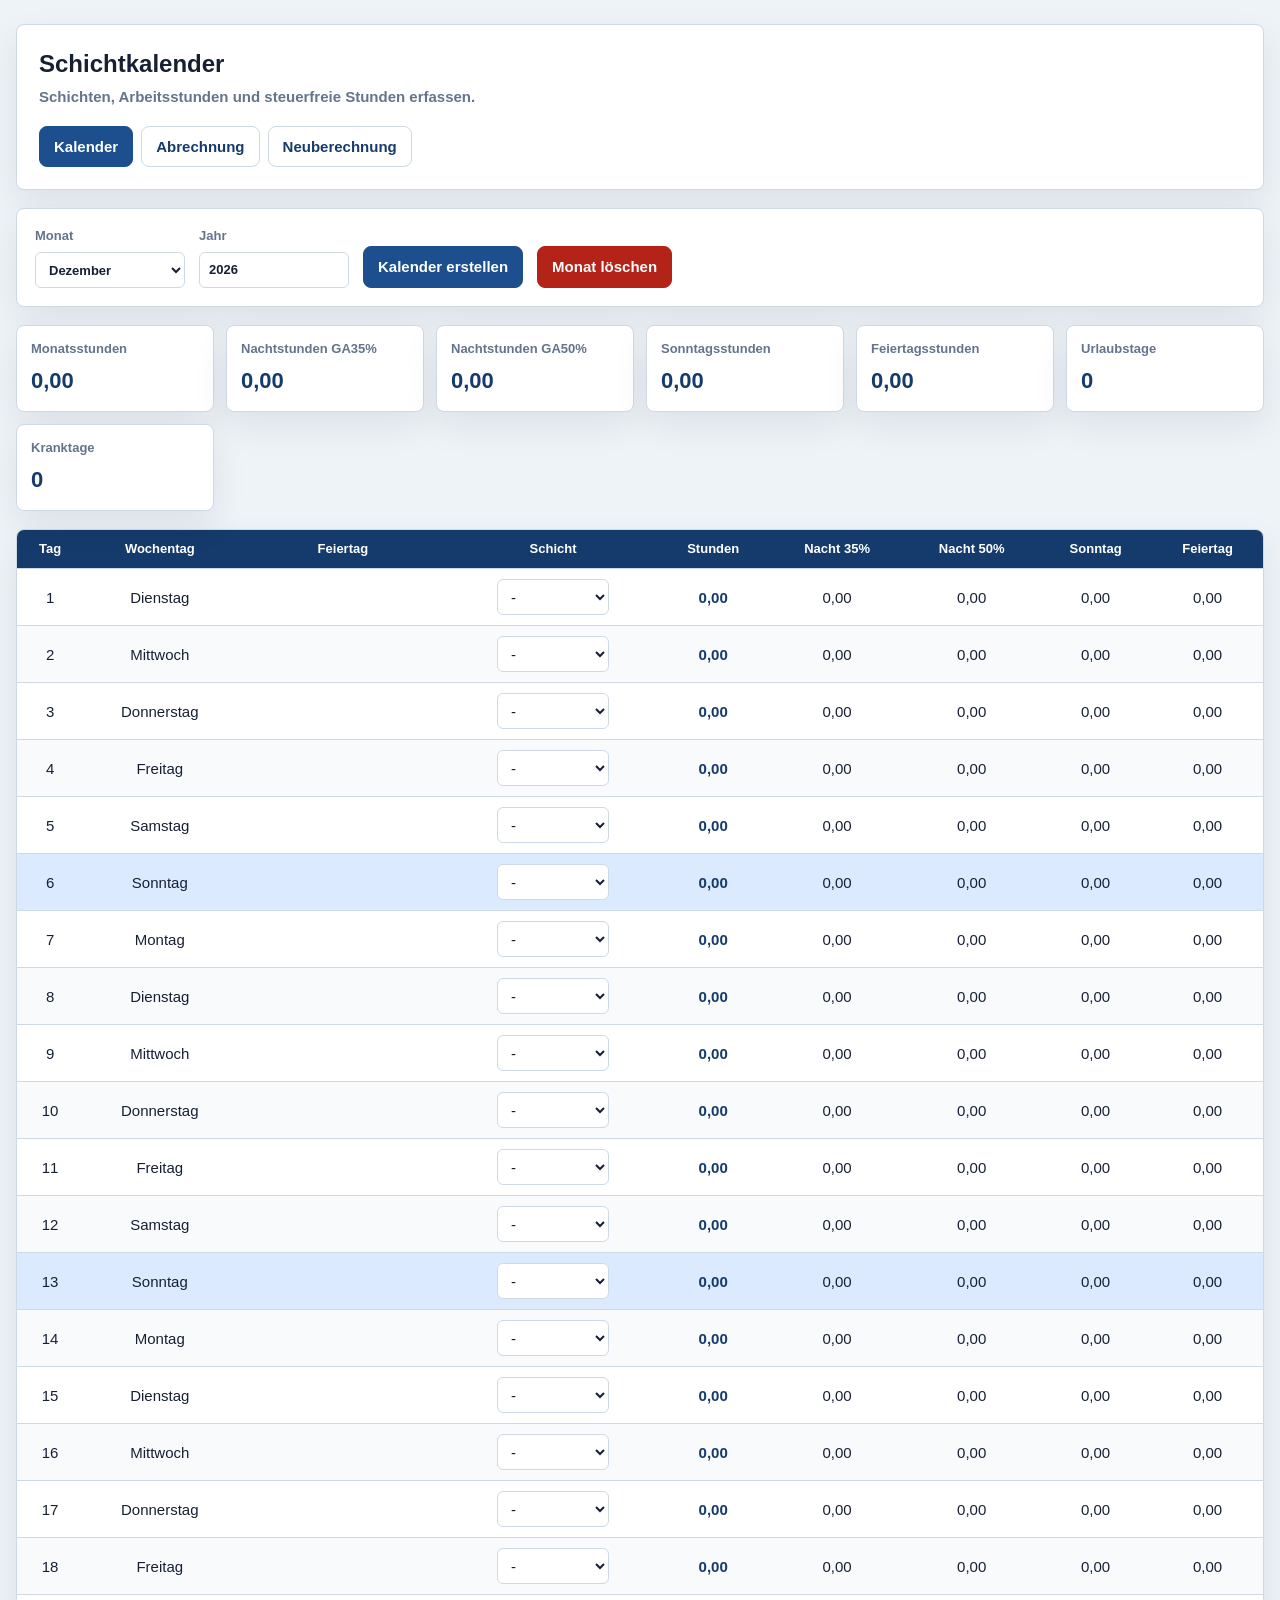
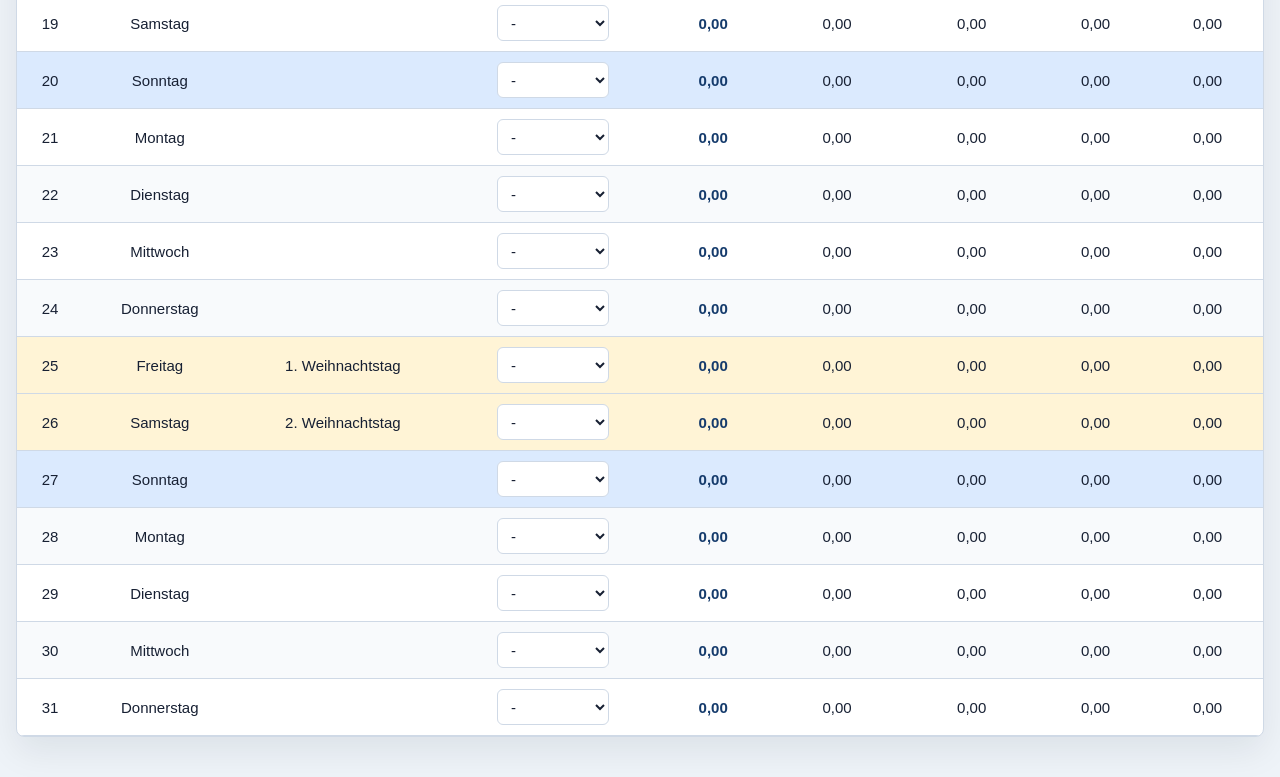
==== index.html @ 5025bce4 "Create iPhone payroll app" ====
<!doctype html>
<html lang="de">
  <head>
    <!-- Zeichensatz -->
    <meta charset="UTF-8" />

    <!-- Mobile Darstellung -->
    <meta
      name="viewport"
      content="width=device-width, initial-scale=1.0, viewport-fit=cover"
    />
    <meta name="theme-color" content="#1d4f8f" />
    <meta name="mobile-web-app-capable" content="yes" />
    <meta name="apple-mobile-web-app-capable" content="yes" />
    <meta name="apple-mobile-web-app-title" content="LohnApp" />
    <meta name="apple-mobile-web-app-status-bar-style" content="default" />
    <link rel="manifest" href="manifest.webmanifest" />
    <link rel="apple-touch-icon" href="icons/apple-touch-icon.png" />

    <title>Schichtkalender</title>

    <!-- Gemeinsame Styles -->
    <link rel="stylesheet" href="css/base.css?v=20260613" />

    <!-- Nur Kalender-Styles -->
    <link rel="stylesheet" href="css/kalender.css?v=20260613" />
  </head>

  <body>
    <main class="app">
      <!-- Kopfbereich -->
      <header class="app-header">
        <h1>Schichtkalender</h1>
        <p>Schichten, Arbeitsstunden und steuerfreie Stunden erfassen.</p>

        <!-- Navigation -->
        <nav class="nav">
          <a class="active" href="index.html">Kalender</a>
          <a href="abrechnung.html">Abrechnung</a>
          <a href="neuberechnung.html">Neuberechnung</a>
        </nav>
      </header>

      <!-- Steuerung Monat/Jahr -->
      <section class="card controls">
        <label>
          Monat
          <select id="monthSelect">
            <option value="0">Januar</option>
            <option value="1">Februar</option>
            <option value="2">März</option>
            <option value="3">April</option>
            <option value="4">Mai</option>
            <option value="5">Juni</option>
            <option value="6">Juli</option>
            <option value="7">August</option>
            <option value="8">September</option>
            <option value="9">Oktober</option>
            <option value="10">November</option>
            <option value="11">Dezember</option>
          </select>
        </label>

        <label>
          Jahr
          <input id="yearInput" type="number" min="2020" max="2100" />
        </label>

        <button id="createCalendarBtn">Kalender erstellen</button>
        <button id="clearMonthBtn" class="danger">Monat löschen</button>
      </section>

      <!-- Monatszusammenfassung -->
      <section class="summary">
        <div>
          <span>Monatsstunden</span>
          <strong id="totalHours">0,00</strong>
        </div>

        <div>
          <span>Nachtstunden GA35%</span>
          <strong id="hours35">0,00</strong>
        </div>

        <div>
          <span>Nachtstunden GA50%</span>
          <strong id="hours50">0,00</strong>
        </div>

        <div>
          <span>Sonntagsstunden</span>
          <strong id="sundayHours">0,00</strong>
        </div>

        <div>
          <span>Feiertagsstunden</span>
          <strong id="holidayHours">0,00</strong>
        </div>

        <div>
          <span>Urlaubstage</span>
          <strong id="vacationDays">0</strong>
        </div>

        <div>
          <span>Kranktage</span>
          <strong id="sickDays">0</strong>
        </div>
      </section>

      <!-- Kalender-Tabelle -->
      <section class="table-wrapper">
        <table>
          <thead>
            <tr>
              <th>Tag</th>
              <th>Wochentag</th>
              <th>Feiertag</th>
              <th>Schicht</th>
              <th>Stunden</th>
              <th>Nacht 35%</th>
              <th>Nacht 50%</th>
              <th>Sonntag</th>
              <th>Feiertag</th>
            </tr>
          </thead>

          <!-- Wird automatisch durch kalender.js gefüllt -->
          <tbody id="calendarBody"></tbody>
        </table>
      </section>
    </main>

    <!-- Nur Kalender-Script -->
    <script src="js/kalender.js?v=20260613"></script>
    <script src="js/app.js?v=20260613"></script>
  </body>
</html>
---- css/base.css ----
/* ==========================================
   BASIS
========================================== */

:root {
  --bg: #eef3f8;
  --surface: #ffffff;
  --surface-soft: #f8fafc;
  --surface-muted: #e8eef6;
  --text: #172033;
  --muted: #64748b;
  --border: #cfd9e6;
  --border-strong: #9aa9bc;
  --primary: #1d4f8f;
  --primary-dark: #153b6c;
  --primary-soft: #dbeafe;
  --danger: #b42318;
  --danger-soft: #fee4e2;
  --success-soft: #e7f8ef;
  --warning-soft: #fff4d6;
  --shadow: 0 14px 35px rgba(15, 23, 42, 0.08);
  --radius: 8px;
}

* {
  box-sizing: border-box;
  margin: 0;
  padding: 0;
}

html {
  min-width: 320px;
}

body {
  min-height: 100vh;
  background: var(--bg);
  color: var(--text);
  font-family: Inter, Arial, Helvetica, sans-serif;
  font-size: 15px;
  line-height: 1.45;
  -webkit-font-smoothing: antialiased;
  -webkit-tap-highlight-color: transparent;
}

/* ==========================================
   LAYOUT
========================================== */

.app,
.payroll-page,
.container {
  width: min(100% - 32px, 1500px);
  margin: 0 auto;
  padding: max(24px, env(safe-area-inset-top)) 0
    max(40px, env(safe-area-inset-bottom));
}

.payroll-page {
  width: min(100% - 32px, 1180px);
}

.app-header,
.payslip-header {
  margin-bottom: 18px;
}

.app-header {
  background: var(--surface);
  border: 1px solid var(--border);
  border-radius: var(--radius);
  box-shadow: var(--shadow);
  padding: 22px;
}

.app-header h1,
.payslip-header h1 {
  color: var(--text);
  font-size: 24px;
  font-weight: 800;
  letter-spacing: 0;
}

.app-header p,
.payslip-header p {
  color: var(--muted);
  font-weight: 600;
  margin-top: 4px;
}

/* ==========================================
   NAVIGATION
========================================== */

.nav {
  display: flex;
  flex-wrap: wrap;
  gap: 8px;
  margin: 0 0 18px;
}

.app-header .nav {
  margin: 18px 0 0;
}

.nav a {
  align-items: center;
  background: var(--surface);
  border: 1px solid var(--border);
  border-radius: var(--radius);
  color: var(--primary-dark);
  display: inline-flex;
  font-weight: 800;
  min-height: 40px;
  padding: 9px 14px;
  text-decoration: none;
}

.nav a:hover {
  border-color: var(--primary);
  color: var(--primary);
}

.nav a.active {
  background: var(--primary);
  border-color: var(--primary);
  color: #ffffff;
}

/* ==========================================
   FORMULARE UND BUTTONS
========================================== */

button,
input,
select {
  font: inherit;
}

button {
  background: var(--primary);
  border: 1px solid var(--primary);
  border-radius: var(--radius);
  color: #ffffff;
  cursor: pointer;
  font-weight: 800;
  min-height: 40px;
  padding: 9px 14px;
}

button:hover {
  background: var(--primary-dark);
  border-color: var(--primary-dark);
}

input,
select {
  background: #ffffff;
  border: 1px solid var(--border);
  border-radius: 6px;
  color: var(--text);
  min-height: 36px;
  padding: 7px 9px;
}

select,
button,
.nav a {
  touch-action: manipulation;
}

input:focus,
select:focus,
button:focus-visible,
.nav a:focus-visible {
  outline: 3px solid rgba(29, 79, 143, 0.18);
  outline-offset: 2px;
}

input[readonly] {
  background: var(--surface-soft);
  color: var(--text);
}

.danger {
  background: var(--danger);
  border-color: var(--danger);
  color: #ffffff;
}

.danger:hover {
  background: #8f1d14;
  border-color: #8f1d14;
}

.print-btn {
  margin-top: 18px;
}

/* ==========================================
   DRUCK
========================================== */

@media print {
  body {
    background: #ffffff;
  }

  .nav,
  .print-btn {
    display: none !important;
  }
}
---- css/kalender.css ----
/* ==========================================
   KALENDER
========================================== */

.card {
  background: var(--surface);
  border: 1px solid var(--border);
  border-radius: var(--radius);
  box-shadow: var(--shadow);
  margin-bottom: 18px;
  padding: 18px;
}

.controls {
  align-items: end;
  display: flex;
  flex-wrap: wrap;
  gap: 14px;
}

.controls label {
  color: var(--muted);
  display: flex;
  flex-direction: column;
  font-size: 13px;
  font-weight: 800;
  gap: 6px;
}

.controls input,
.controls select {
  min-width: 150px;
}

/* ==========================================
   MONATSUEBERSICHT
========================================== */

.summary {
  display: grid;
  gap: 12px;
  grid-template-columns: repeat(auto-fit, minmax(180px, 1fr));
  margin-bottom: 18px;
}

.summary div {
  background: var(--surface);
  border: 1px solid var(--border);
  border-radius: var(--radius);
  box-shadow: var(--shadow);
  padding: 14px;
}

.summary span {
  color: var(--muted);
  display: block;
  font-size: 13px;
  font-weight: 800;
  margin-bottom: 6px;
}

.summary strong {
  color: var(--primary-dark);
  display: block;
  font-size: 22px;
  font-weight: 900;
}

/* ==========================================
   TABELLE
========================================== */

.table-wrapper {
  background: var(--surface);
  border: 1px solid var(--border);
  border-radius: var(--radius);
  box-shadow: var(--shadow);
  overflow: auto;
}

table {
  border-collapse: collapse;
  width: 100%;
}

thead {
  background: var(--primary-dark);
  color: #ffffff;
}

th,
td {
  border-bottom: 1px solid var(--border);
  padding: 10px;
  text-align: center;
  white-space: nowrap;
}

th {
  font-size: 13px;
  font-weight: 900;
}

tbody tr:nth-child(even) {
  background: var(--surface-soft);
}

tbody tr:hover {
  background: var(--primary-soft);
}

.shift-select {
  min-width: 112px;
}

.hours-cell {
  color: var(--primary-dark);
  font-weight: 900;
}

.holiday-row,
.holiday-row:nth-child(even) {
  background: var(--warning-soft) !important;
}

.sunday-row,
.sunday-row:nth-child(even) {
  background: var(--primary-soft) !important;
}

.holiday-row.sunday-row {
  background: #e8f3ff !important;
}

/* ==========================================
   RESPONSIVE
========================================== */

@media (max-width: 900px) {
  .app {
    width: min(100% - 20px, 1500px);
    padding-top: 12px;
  }

  .controls {
    align-items: stretch;
    flex-direction: column;
  }

  .controls input,
  .controls select,
  .controls button {
    width: 100%;
  }

  .summary {
    grid-template-columns: 1fr;
  }
}
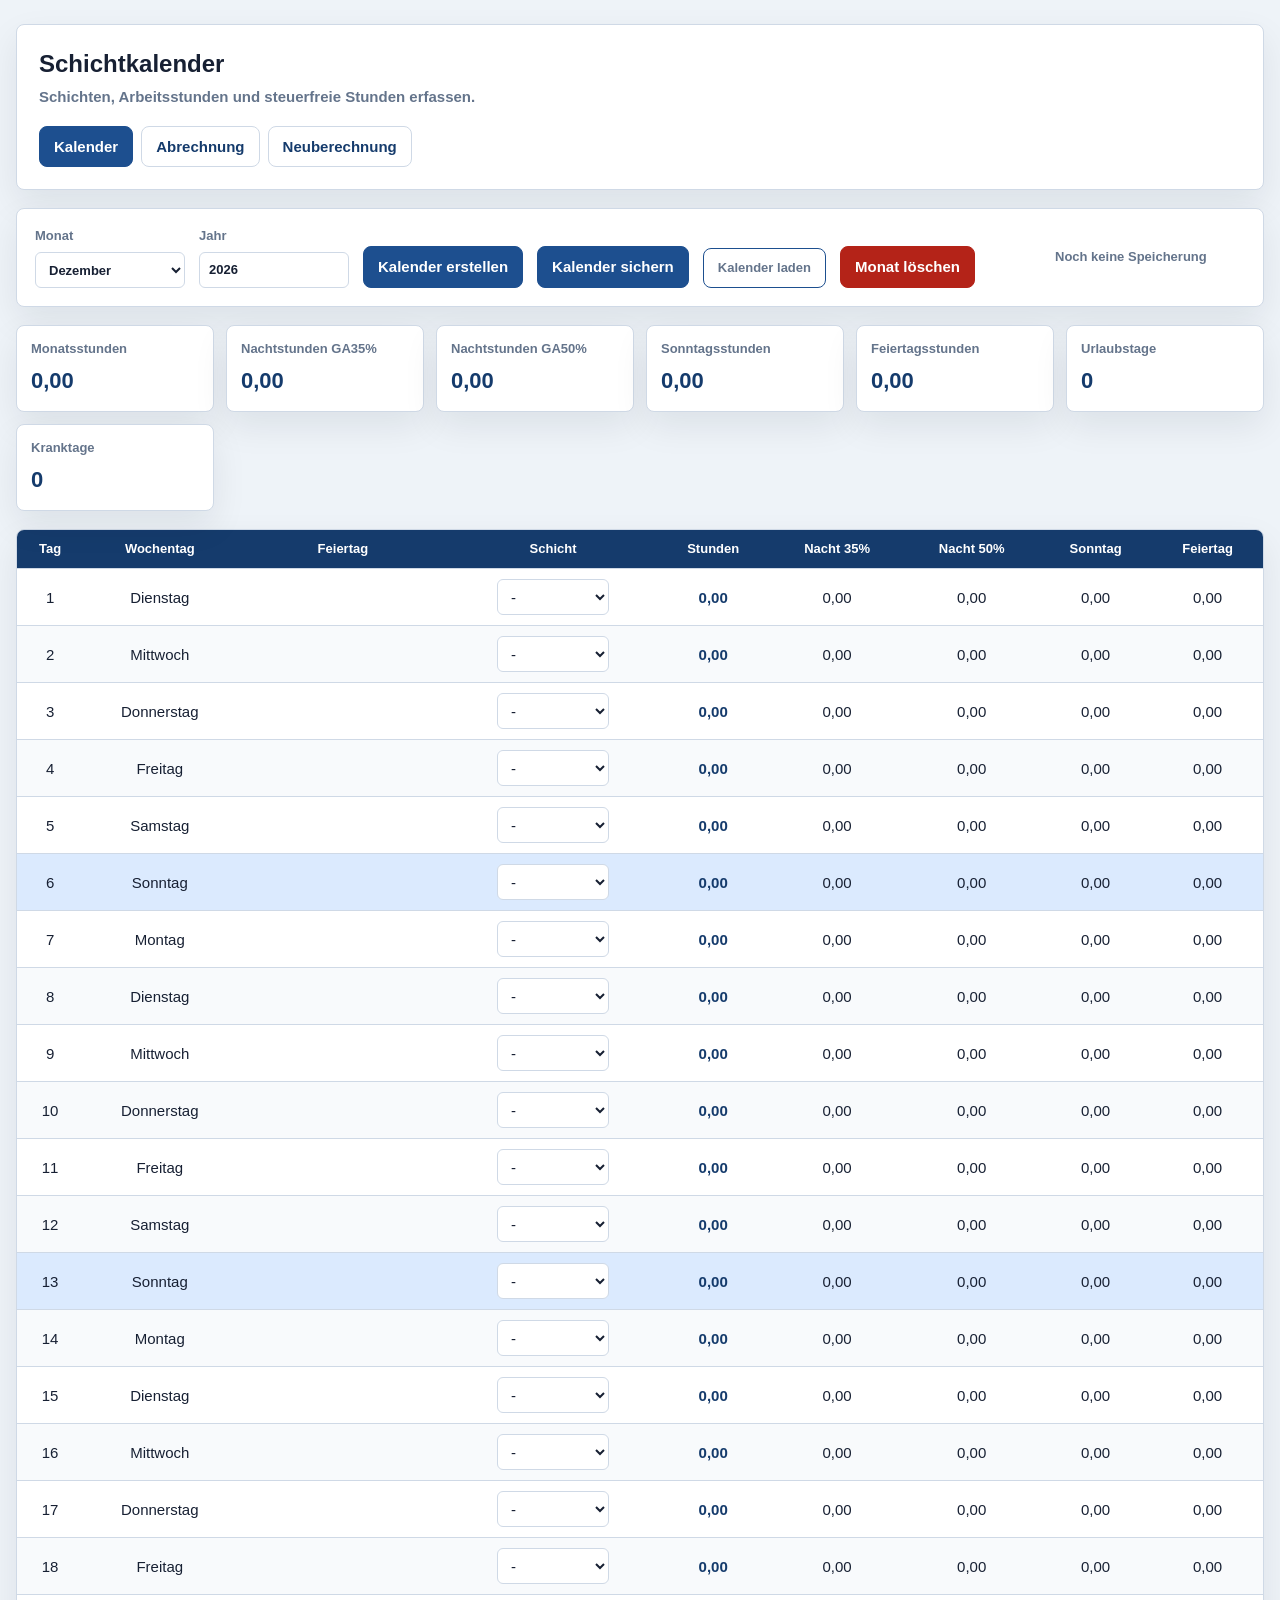
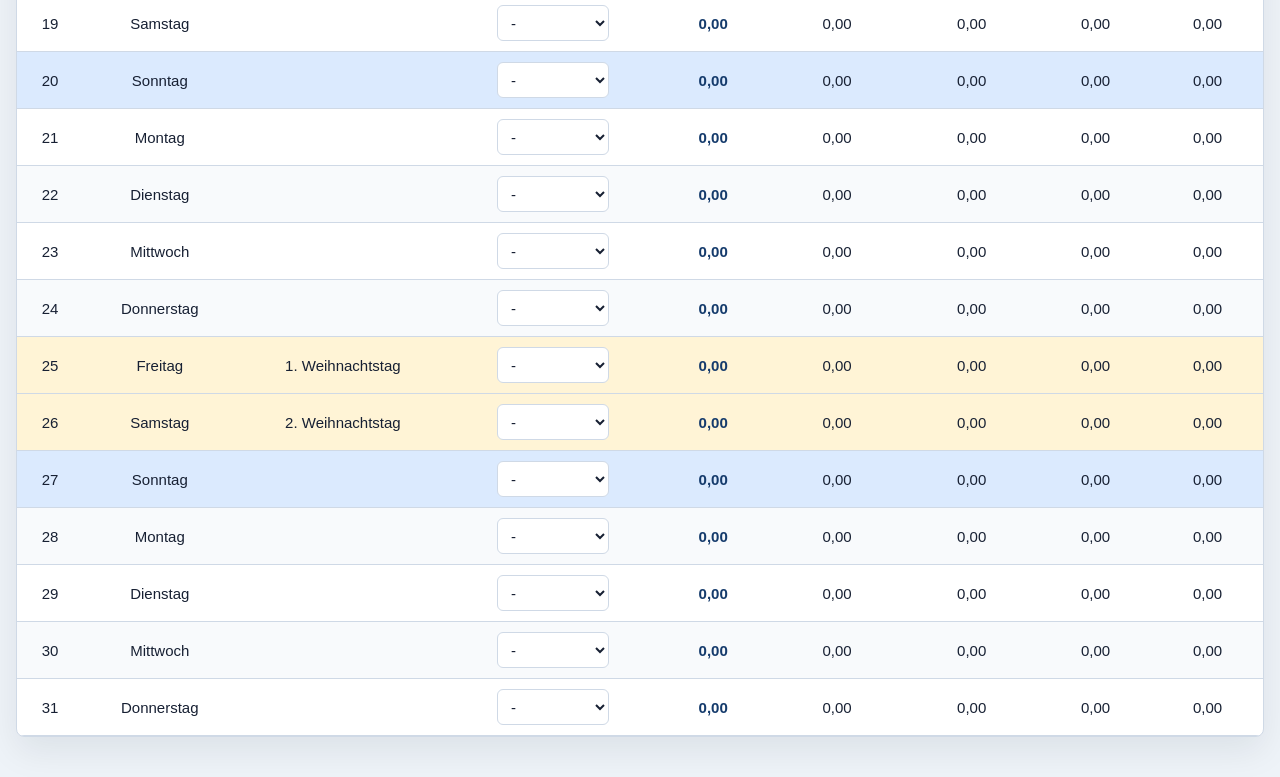
==== commit 0c364f11: "Improve calendar persistence" ====
--- a/index.html
+++ b/index.html
@@ -20,10 +20,10 @@
     <title>Schichtkalender</title>
 
     <!-- Gemeinsame Styles -->
-    <link rel="stylesheet" href="css/base.css?v=20260613" />
+    <link rel="stylesheet" href="css/base.css?v=20260620" />
 
     <!-- Nur Kalender-Styles -->
-    <link rel="stylesheet" href="css/kalender.css?v=20260613" />
+    <link rel="stylesheet" href="css/kalender.css?v=20260620" />
   </head>
 
   <body>
@@ -67,7 +67,13 @@
         </label>
 
         <button id="createCalendarBtn">Kalender erstellen</button>
+        <button id="exportCalendarBtn">Kalender sichern</button>
+        <label class="import-label">
+          Kalender laden
+          <input id="importCalendarInput" type="file" accept="application/json" />
+        </label>
         <button id="clearMonthBtn" class="danger">Monat löschen</button>
+        <p id="saveStatus" class="save-status">Automatisch gespeichert</p>
       </section>
 
       <!-- Monatszusammenfassung -->
@@ -132,7 +138,7 @@
     </main>
 
     <!-- Nur Kalender-Script -->
-    <script src="js/kalender.js?v=20260613"></script>
-    <script src="js/app.js?v=20260613"></script>
+    <script src="js/kalender.js?v=20260620"></script>
+    <script src="js/app.js?v=20260620"></script>
   </body>
 </html>
--- a/css/kalender.css
+++ b/css/kalender.css
@@ -30,6 +30,34 @@
 .controls input,
 .controls select {
   min-width: 150px;
+}
+
+.import-label {
+  align-items: center;
+  background: var(--surface);
+  border: 1px solid var(--primary);
+  border-radius: var(--radius);
+  color: var(--primary-dark);
+  cursor: pointer;
+  display: inline-flex;
+  font-size: 15px;
+  font-weight: 800;
+  justify-content: center;
+  min-height: 40px;
+  padding: 9px 14px;
+}
+
+.import-label input {
+  display: none;
+}
+
+.save-status {
+  align-self: center;
+  color: var(--muted);
+  font-size: 13px;
+  font-weight: 800;
+  margin-left: auto;
+  min-width: 190px;
 }
 
 /* ==========================================
@@ -149,8 +177,14 @@
 
   .controls input,
   .controls select,
-  .controls button {
+  .controls button,
+  .import-label,
+  .save-status {
     width: 100%;
+  }
+
+  .save-status {
+    margin-left: 0;
   }
 
   .summary {
